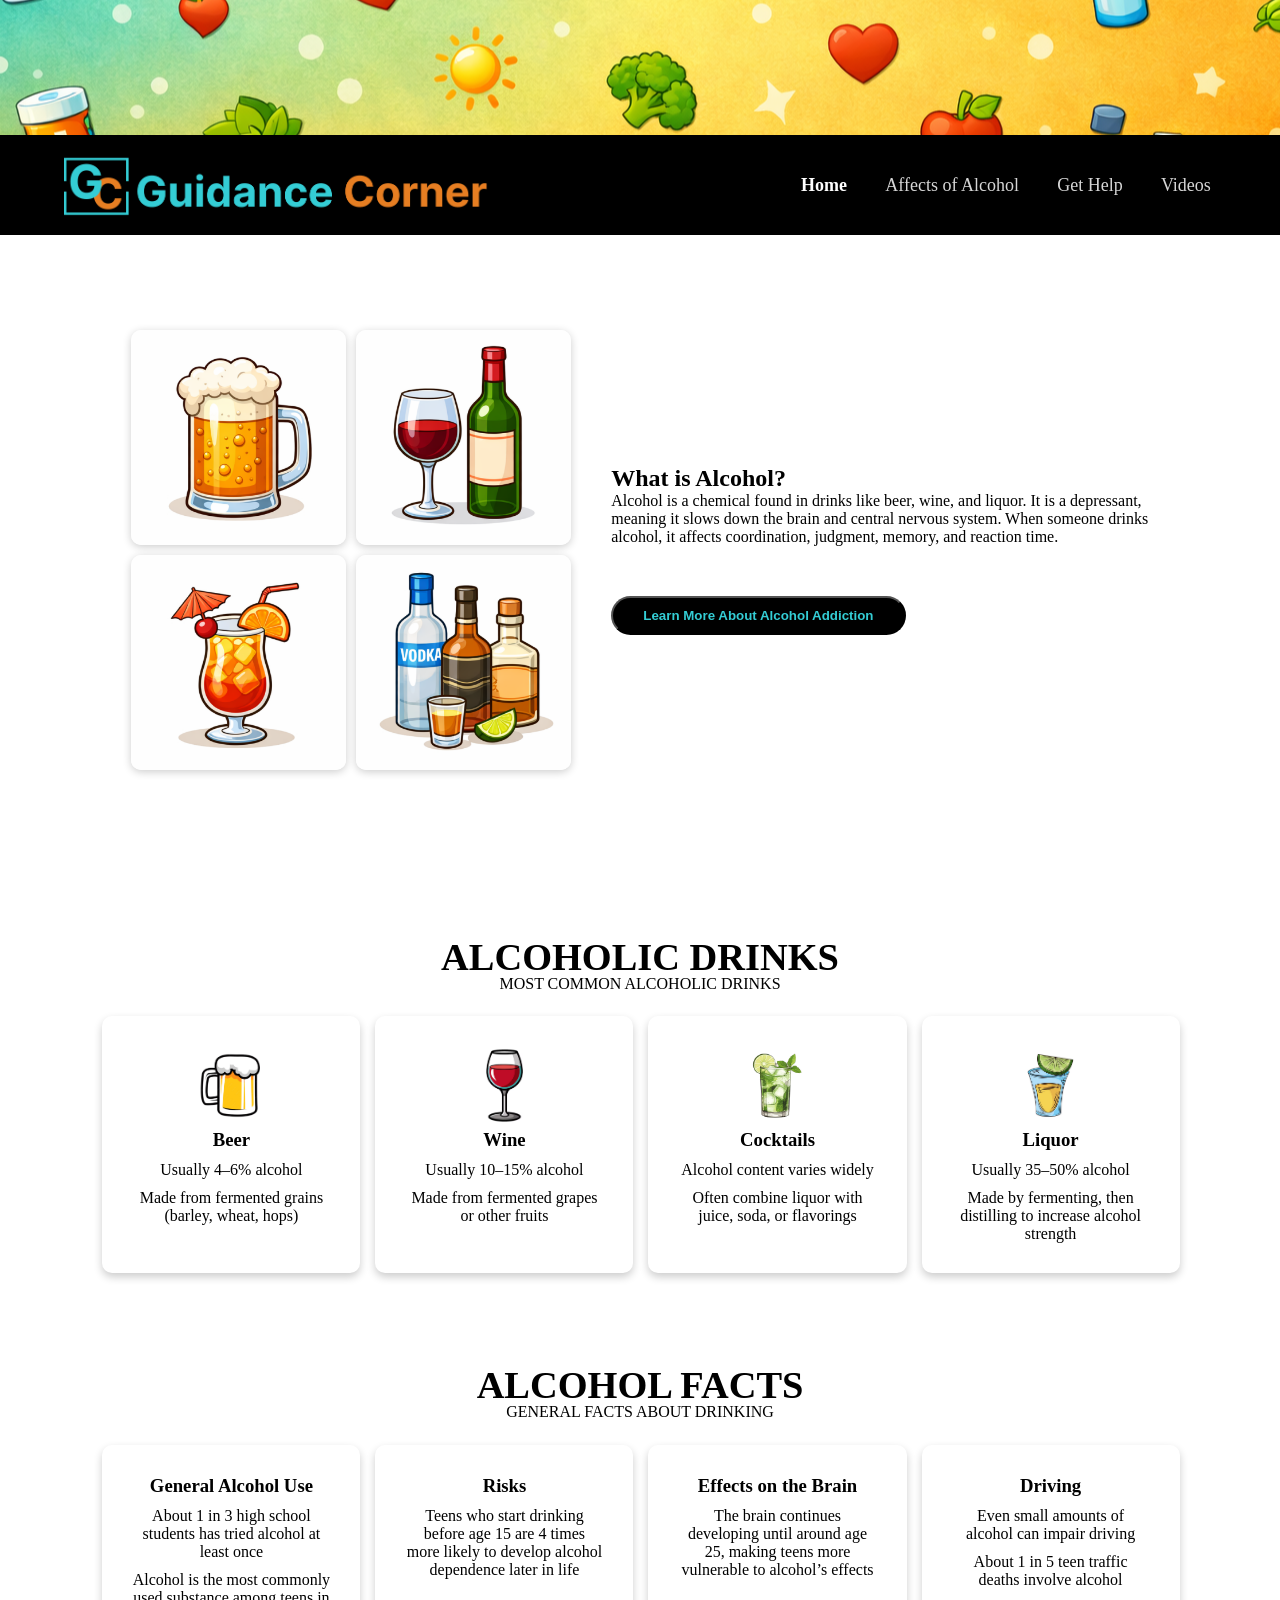
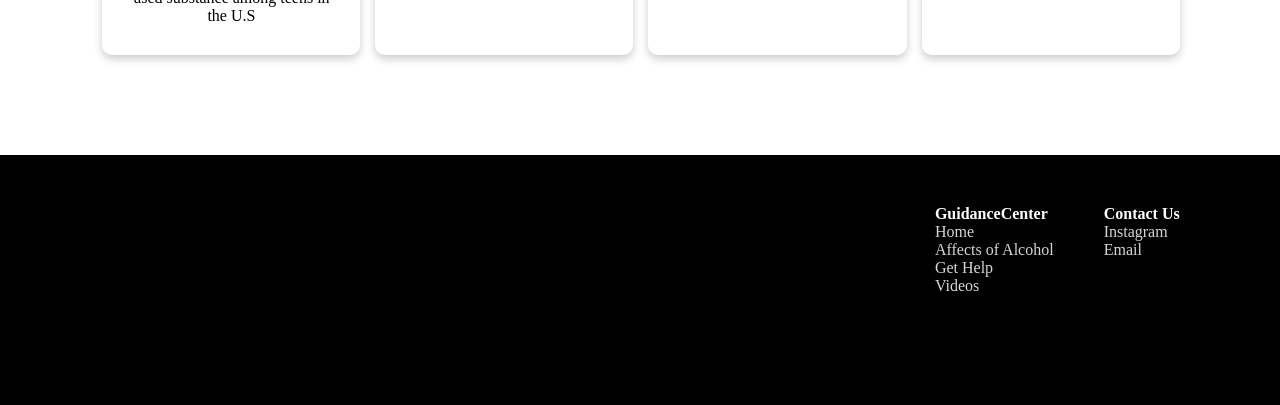
==== index.html @ c2b293a6 "home page finished" ====
<!DOCTYPE html>
<html lang="en">
<head>
    <meta charset="UTF-8">
    <meta name="viewport" content="width=device-width, initial-scale=1.0">
    <title>GuidanceCenter</title>
    <link rel="stylesheet" href="cssFiles/index.css">
    <link rel="stylesheet" href="HEADER_FOOTER/HEADER.css">
    <link rel="stylesheet" href="HEADER_FOOTER/FOOTER.css">
    <link rel="icon" type="svg" href="images/GC%20Icon.png">
</head>
<body>

    <div id="HOME_HERO_WRAPPER" style="background-image: url('images/GuidanceCornerHero.png');">
        <div id="HOME_HERO"></div>
    </div>

    <header id="header" data-page="home"></header>

    <main>
        <section class="definitionOfAlcohol">
            <div class="definitionOfAlcoholLeft">
                <img src="images/typesOfAlcohol/TypesOfAlcoholP1.png" alt="">
                <img src="images/typesOfAlcohol/TypesOfAlcoholP2.png" alt="">
                <img src="images/typesOfAlcohol/TypesOfAlcoholP3.png" alt="">
                <img src="images/typesOfAlcohol/TypesOfAlcoholP4.png" alt="">
            </div>
            <div class="definitionOfAlcoholRight">
                <h1>What is Alcohol?</h1>
                <p>Alcohol is a chemical found in drinks like beer, wine, and liquor. It is a depressant, meaning it slows down the brain and central nervous system. When someone drinks alcohol, it affects coordination, judgment, memory, and reaction time.</p>
                <a href="affects.html"><button>Learn More About Alcohol Addiction</button></a>
            </div>
        </section>

        <section class="typesOfAlcoholicDrinks">
            <div class="sectionTitle">
                <h2>Alcoholic Drinks</h2>
                <p>Most common Alcoholic Drinks</p>
            </div>
            <div class="typesOfAlcoholicDrinksCardsContainer">
                <div class="cards"><img src="images/AlcoholicDrinks/Beer.png" alt=""><h3>Beer</h3><p>Usually 4–6% alcohol</p><p>Made from fermented grains (barley, wheat, hops)</p></div>
                <div class="cards"><img src="images/AlcoholicDrinks/Wine.png" alt=""><h3>Wine</h3><p>Usually 10–15% alcohol</p><p>Made from fermented grapes or other fruits</p></div>
                <div class="cards"><img src="images/AlcoholicDrinks/Cocktails.jpg" alt=""><h3>Cocktails</h3><p>Alcohol content varies widely</p><p>Often combine liquor with juice, soda, or flavorings</p></div>
                <div class="cards"><img src="images/AlcoholicDrinks/Liquor.jpg" alt=""><h3>Liquor</h3><p>Usually 35–50% alcohol</p><p>Made by fermenting, then distilling to increase alcohol strength</p></div>
            </div>
        </section>

        <section class="alcoholFacts">
            <div class="sectionTitle">
                <h2>Alcohol Facts</h2>
                <p>General Facts about Drinking</p>
            </div>
            <div class="typesOfAlcoholicDrinksCardsContainer">
                <div class="cards"><h3>General Alcohol Use</h3><p>About 1 in 3 high school students has tried alcohol at least once</p><p>Alcohol is the most commonly used substance among teens in the U.S</p></div>
                <div class="cards"><h3>Risks</h3><p>Teens who start drinking before age 15 are 4 times more likely to develop alcohol dependence later in life</p></div>
                <div class="cards"><h3>Effects on the Brain</h3><p>The brain continues developing until around age 25, making teens more vulnerable to alcohol’s effects</p></div>
                <div class="cards"><h3>Driving</h3><p>Even small amounts of alcohol can impair driving</p><p>About 1 in 5 teen traffic deaths involve alcohol</p></div>
            </div>
        </section>
    </main>

    <footer id="footer"></footer>

</body>
    <script type="module" src="jsFiles/HEADER_FOOTER.js"></script>
    <script src="jsFiles/useFullJS.js"></script>
</html>
---- cssFiles/index.css ----
#HOME_HERO_WRAPPER {
    width: 100%;
    height: 15vh;
    background-repeat: no-repeat;
    background-size: auto;
    background-position: center;
}

#HOME_HERO {
    transform: translateY(calc(var(--scroll-y) * -1));
}

body.header-fixed header {
    position: fixed;
    top: 0;
    left: 0;
    right: 0;
}

body.header-fixed .definitionOfAlcohol {margin-top: 100px;}

.definitionOfAlcohol {
    display: flex;
    align-items: center;
    justify-content: center;
    width: 100%;
    height: 70vh;
}

.definitionOfAlcoholLeft, .definitionOfAlcoholRight {
    width: 50%;
    height: auto;
}

.definitionOfAlcoholLeft {
    width: 40%;
    display: grid;
    grid-template-columns: 50% 50%;
    gap: 10px;
    justify-content: space-evenly;
    margin-right: 50px;
}

.definitionOfAlcoholLeft img {
    width: 100%;
    aspect-ratio: 1/1;
    border-radius: 10px;
    box-shadow: 0 2px 8px rgba(0,0,0,0.2);
}

.definitionOfAlcoholRight a {width: 100%;}

.definitionOfAlcoholRight a button {
    margin-top: 50px;
    padding: 10px 30px;
    font-weight: bold;
    background: var(--mainColor);
    color: var(--secondaryColor);
    border-radius: 40px;
    cursor: pointer;
    transition: 0.2s;
}

.definitionOfAlcoholRight a button:hover {
    background: var(--secondaryColor);
    color: var(--mainColor);
}

@media (max-width: 1000px) {
    .definitionOfAlcohol {
        margin-top: 100px;
        flex-direction: column;
        height: auto;
        margin-bottom: 50px;
    }
    .definitionOfAlcoholLeft {margin-right: 0;}
    .definitionOfAlcoholRight {margin-top: 20px;}
    .definitionOfAlcoholLeft, .definitionOfAlcoholRight {width: 60%;}
    body.header-fixed .definitionOfAlcohol {margin-top: 200px;}
}

@media (max-width: 700px) {
    .definitionOfAlcoholLeft, .definitionOfAlcoholRight {
        width: 100%;
    }
}





.typesOfAlcoholicDrinks {
    width: 100%;
    margin: 80px 0;
}

.typesOfAlcoholicDrinksCardsContainer {
    width: 100%;
    display: grid;
    grid-template-columns: 24% 24% 24% 24%;
    justify-content: space-evenly;
    gap: 15px;
}

.cards {
    box-sizing: border-box;
    margin-top: 20px;
    padding: 30px;
    width: 100%;
    text-align: center;
    box-shadow: 0 4px 8px rgba(0,0,0,0.2);
    border-radius: 10px;
}

@media (max-width: 1000px) {.typesOfAlcoholicDrinksCardsContainer {grid-template-columns: 49% 49%;}}
@media (max-width: 500px) {.cards {padding: 15px;}}

.cards img {
    width: 40%;
}

.cards p {
    margin-top: 10px;
}

.alcoholFacts {
    margin: 100px 0;
}
---- HEADER_FOOTER/HEADER.css ----
* {margin: 0; padding: 0; text-decoration: none;}
html, body {overscroll-behavior: none; background: white; box-sizing: border-box;}

:root {
    --scroll-y: 0px;
    --mainColor: #000000;
    --secondaryColor: #34CDD5;
}

main {
    box-sizing: border-box;
    padding: 0 8%;
}

.sectionTitle {width: 100%; text-align: center; text-transform: uppercase; line-height: clamp(20px, 2vw, 2vw);}
.sectionTitle h2 {font-size: clamp(24px, 3vw, 4vw); color: var(--mainColor); }
.sectionTitle p {font-size: clamp(16px, 1.2vw, 2vw); padding: 0 60px; color: var(--mainColor); font-weight: 500;}

.mobileWrapper {
    width: 100vw;
    display: flex;
    padding: 20px 0;
    background: rgba(255,255,255,0.15);
    margin-bottom: -15px;
}
.mobileWrapper p {
    color: white;
    font-size: 20px;
    font-weight: bold;
    margin: auto;
    transition: 0.3s;
}
.mobileWrapper:hover .mobileWrapper p {scale: 0.95;}

header {
    display: flex;
    align-items: center;
    width: 100%;
    height: 100px;
    z-index: 9999;
    background: var(--mainColor);
}
.logoSet {
    display: flex;
    align-items: center;
    width: 100%;
    height: 80px;
    margin-left: 5%;
}
.logoSet:hover {cursor: pointer;}
.icon {
    height: 40%;
}
.logo {
    height: 80%;
}

@media (max-width: 650px) {.logo {height: 50%;}}

@media (max-width: 430px)
{
    .icon {margin-left: 4%;}
    .logoSet {margin-left: 2%;}
}

header a {text-decoration: none; font-size: 18px; font-weight: 450; color: #efefef; transition: 0.3s;}
header a:hover {color: white; font-weight: bold;}

.desktopNav {
    position: absolute;
    right: 50px;
    display: flex;
    width: 35%;
    justify-content: space-around;
    align-items: center;
    transition: 0.3s;
}
.desktopNav li, .mobileNav li {list-style: none;}

/* HAMBURGER */
.menu {
    z-index: 616;
    position: absolute;
    right: 5%;
    height: 40px;
    display: none; /* hidden on desktop */
    flex-direction: column;
    justify-content: space-evenly;
}
.menu:hover, .userArea:hover, .mobileUserArea:hover {cursor: pointer;}
.menu span {
    border-radius: 5px;
    width: 35px;
    height: 6px;
    background: #fff;
    transition: 0.3s;
}

.mobileMenu {
    display: none;
    flex-direction: column;
    position: fixed;
    top: 0;
    left: 0;
    width: 100%;
    height: 100vh;
    background: var(--mainColor);
    padding: 20px 0;
    transition: 0.3s;
}
.mobileMenu a {
    margin-left: 50px;
    display: block;
    padding: 14px 0;
    color: white;
    font-size: 22px;
}
.mobileMenu a:hover {cursor: pointer;}


/* RESPONSIVE */
@media (max-width: 1000px) {
    .desktopNav {display: none;}
    .menu {display: flex;}
    .logo,.logoChanged {margin-left: 20px;}

    .loginBtn {
        padding: 0;
        margin-bottom: -18px;
        width: 100%;
    }
}

/* When active */
.menu.active {position: fixed; top: 20px;}
.menu.active span:nth-child(1) {transform: translateY(12px) rotate(45deg);}
.menu.active span:nth-child(2) {opacity: 0;}
.menu.active span:nth-child(3) {transform: translateY(-12px) rotate(-45deg);}

/* When menu is open */
@media (max-width: 900px) {
    .mobileMenu.open {
        display: flex;
    }
}

#header[data-page="home"] header {.PositionMain a {color: white; font-weight: bold;}}
#header[data-page="affects"] header {.PositionAffects a {color: white; font-weight: bold;}}
#header[data-page="help"] header {.PositionHelp a {color: white; font-weight: bold;}}
#header[data-page="video"] header {.PositionVideo a {color: white; font-weight: bold;}}
---- HEADER_FOOTER/FOOTER.css ----
footer {
    box-sizing: border-box;
    width: 100%;
    background: var(--mainColor);
    display: flex;
    justify-content: end;
    gap: 50px;
    padding-right: 4%;
    height: 250px;
}

ul {
    padding: 50px 0;
    height: auto;
    list-style: none;
}

ul h4 {
    color: white;
}

ul li a {
    color: rgba(255, 255, 255, 0.84);
    transition: 0.3s;
}

ul li a:hover {
    color: white;
}

@media(max-width: 500px) {
    footer {padding-right: 0; justify-content: center}
}
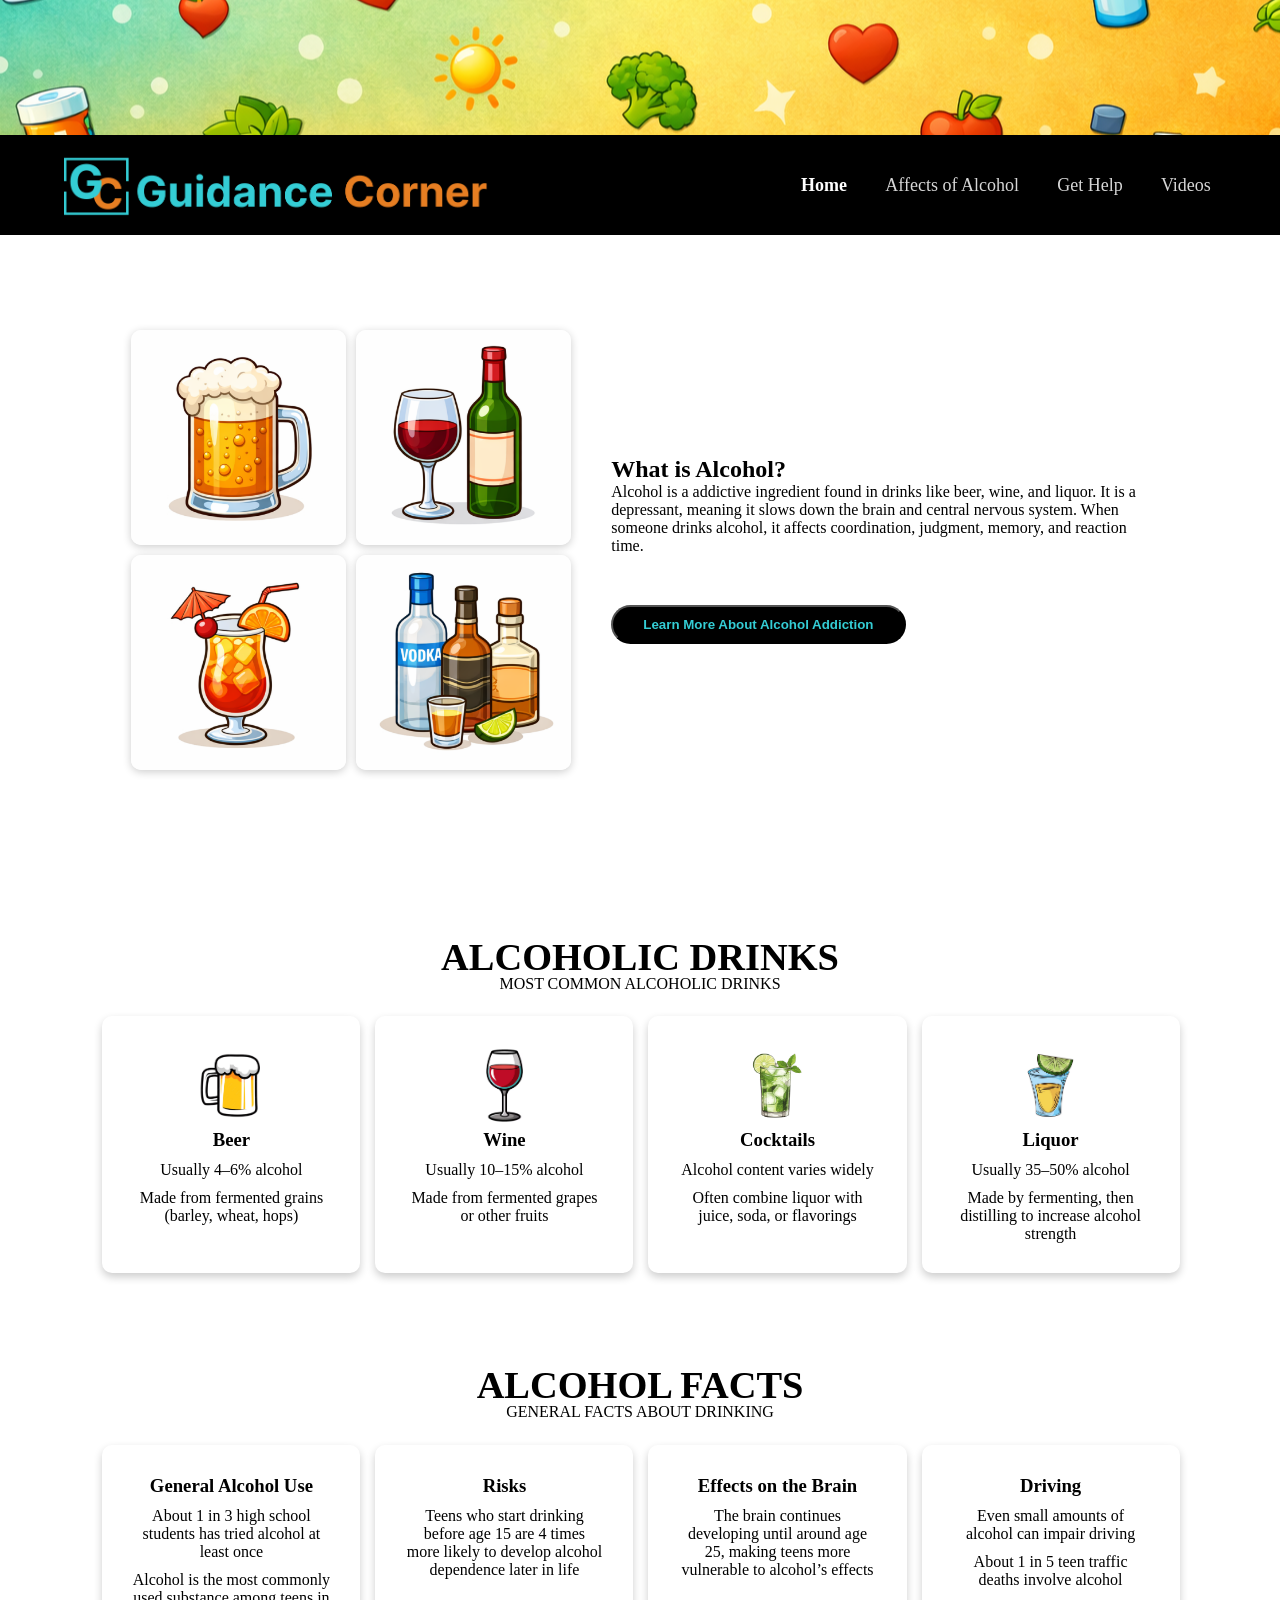
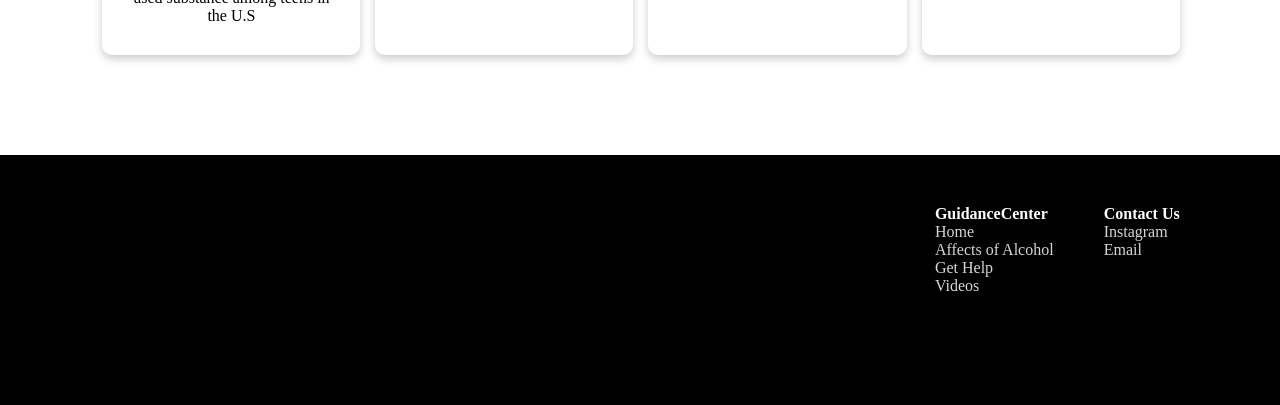
==== commit 80fa5b41: "change chem to addictive ingredient" ====
--- a/index.html
+++ b/index.html
@@ -27,7 +27,7 @@
             </div>
             <div class="definitionOfAlcoholRight">
                 <h1>What is Alcohol?</h1>
-                <p>Alcohol is a chemical found in drinks like beer, wine, and liquor. It is a depressant, meaning it slows down the brain and central nervous system. When someone drinks alcohol, it affects coordination, judgment, memory, and reaction time.</p>
+                <p>Alcohol is a addictive ingredient found in drinks like beer, wine, and liquor. It is a depressant, meaning it slows down the brain and central nervous system. When someone drinks alcohol, it affects coordination, judgment, memory, and reaction time.</p>
                 <a href="affects.html"><button>Learn More About Alcohol Addiction</button></a>
             </div>
         </section>
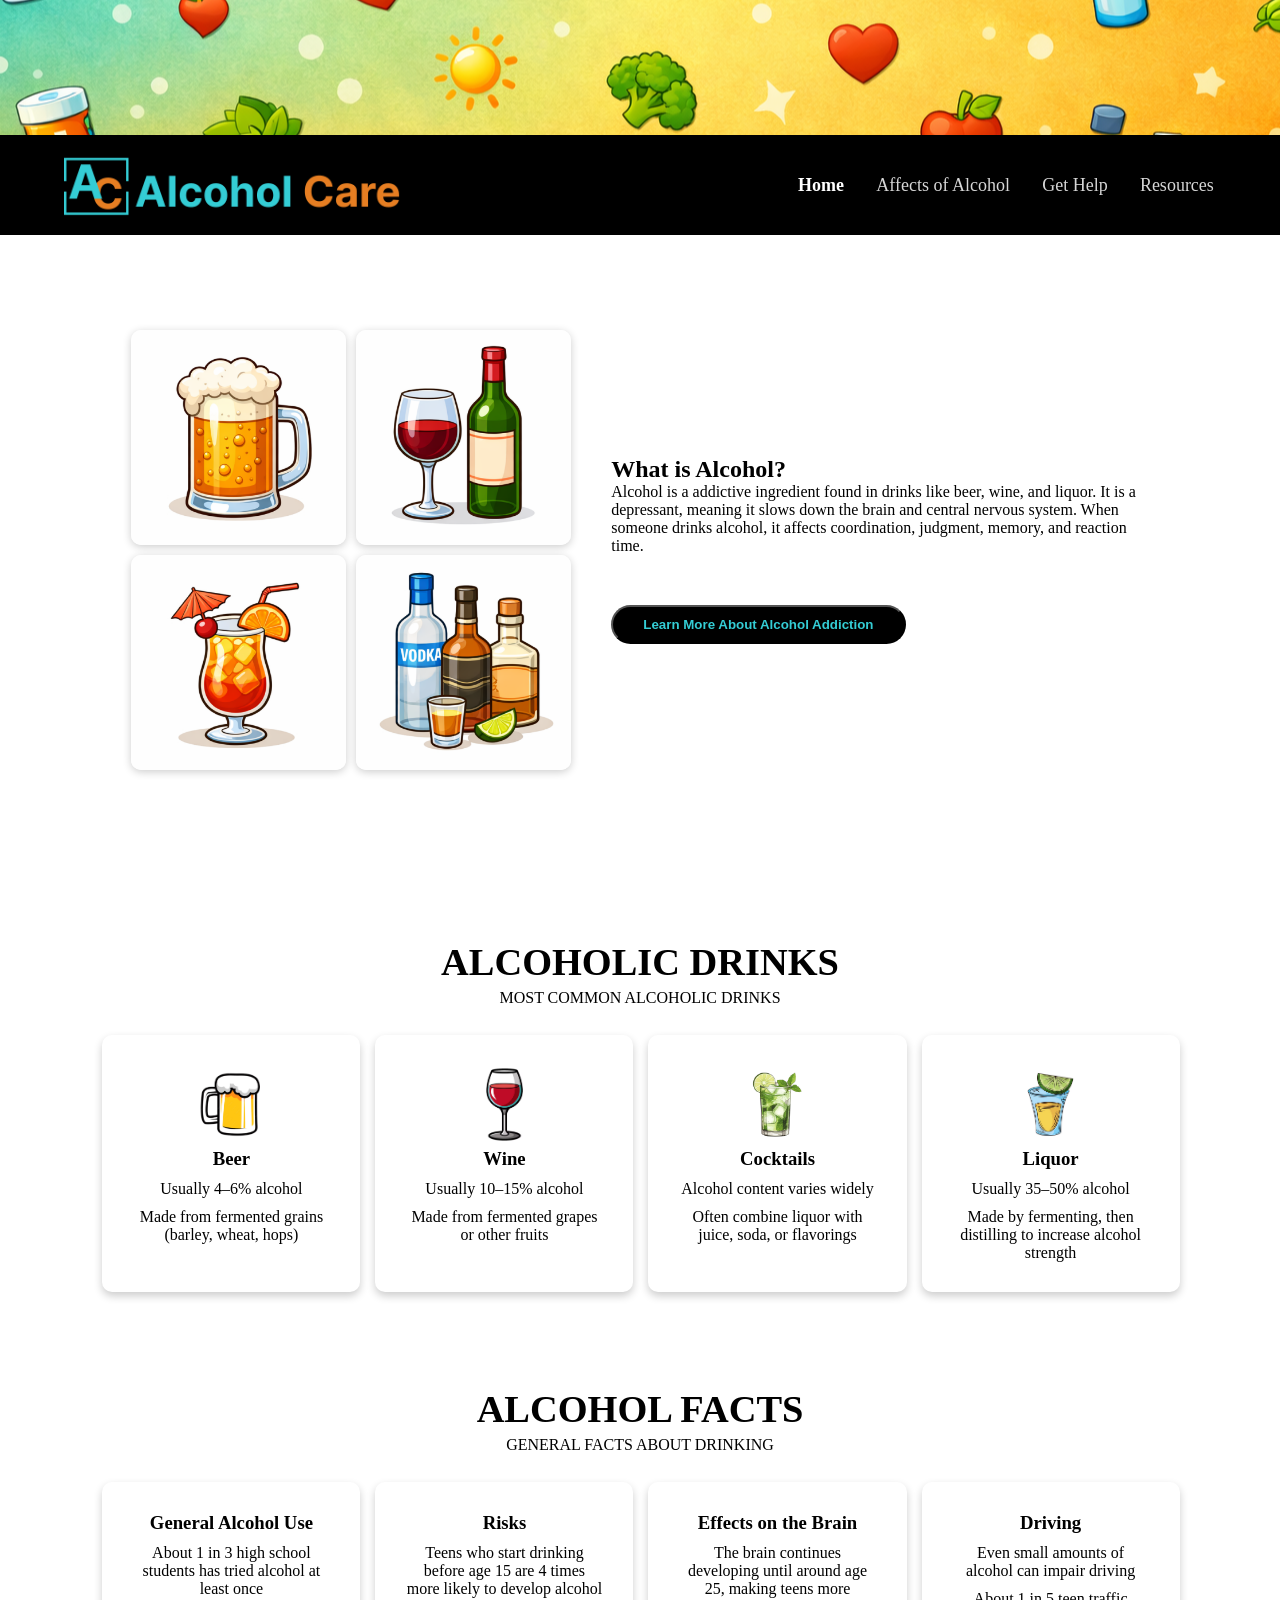
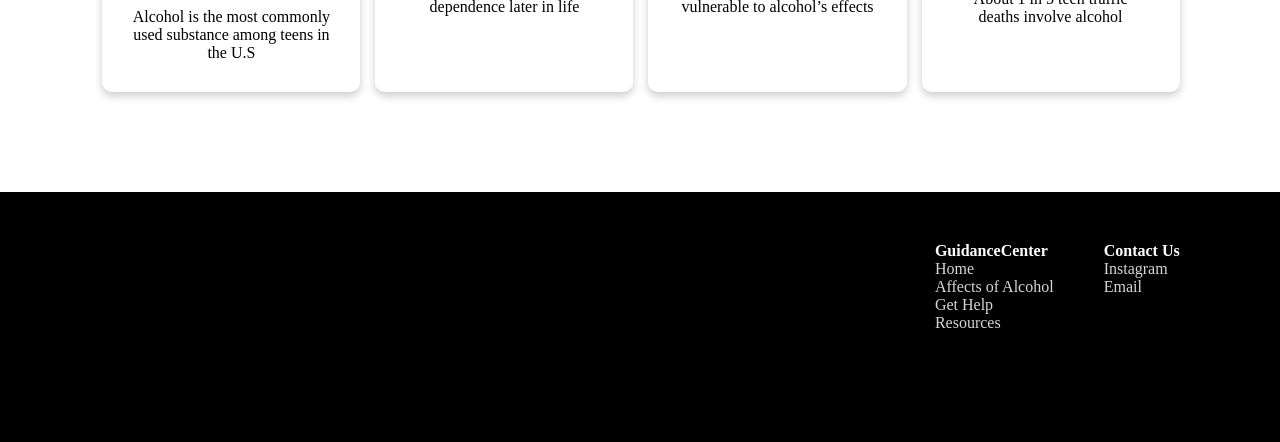
==== commit 28d608a8: "resources page content added" ====
--- a/index.html
+++ b/index.html
@@ -3,7 +3,7 @@
 <head>
     <meta charset="UTF-8">
     <meta name="viewport" content="width=device-width, initial-scale=1.0">
-    <title>GuidanceCenter</title>
+    <title>AlcoholCare</title>
     <link rel="stylesheet" href="cssFiles/index.css">
     <link rel="stylesheet" href="HEADER_FOOTER/HEADER.css">
     <link rel="stylesheet" href="HEADER_FOOTER/FOOTER.css">
--- a/HEADER_FOOTER/HEADER.css
+++ b/HEADER_FOOTER/HEADER.css
@@ -12,7 +12,7 @@
     padding: 0 8%;
 }
 
-.sectionTitle {width: 100%; text-align: center; text-transform: uppercase; line-height: clamp(20px, 2vw, 2vw);}
+.sectionTitle {width: 100%; text-align: center; text-transform: uppercase; line-height: 35px;}
 .sectionTitle h2 {font-size: clamp(24px, 3vw, 4vw); color: var(--mainColor); }
 .sectionTitle p {font-size: clamp(16px, 1.2vw, 2vw); padding: 0 60px; color: var(--mainColor); font-weight: 500;}
 
